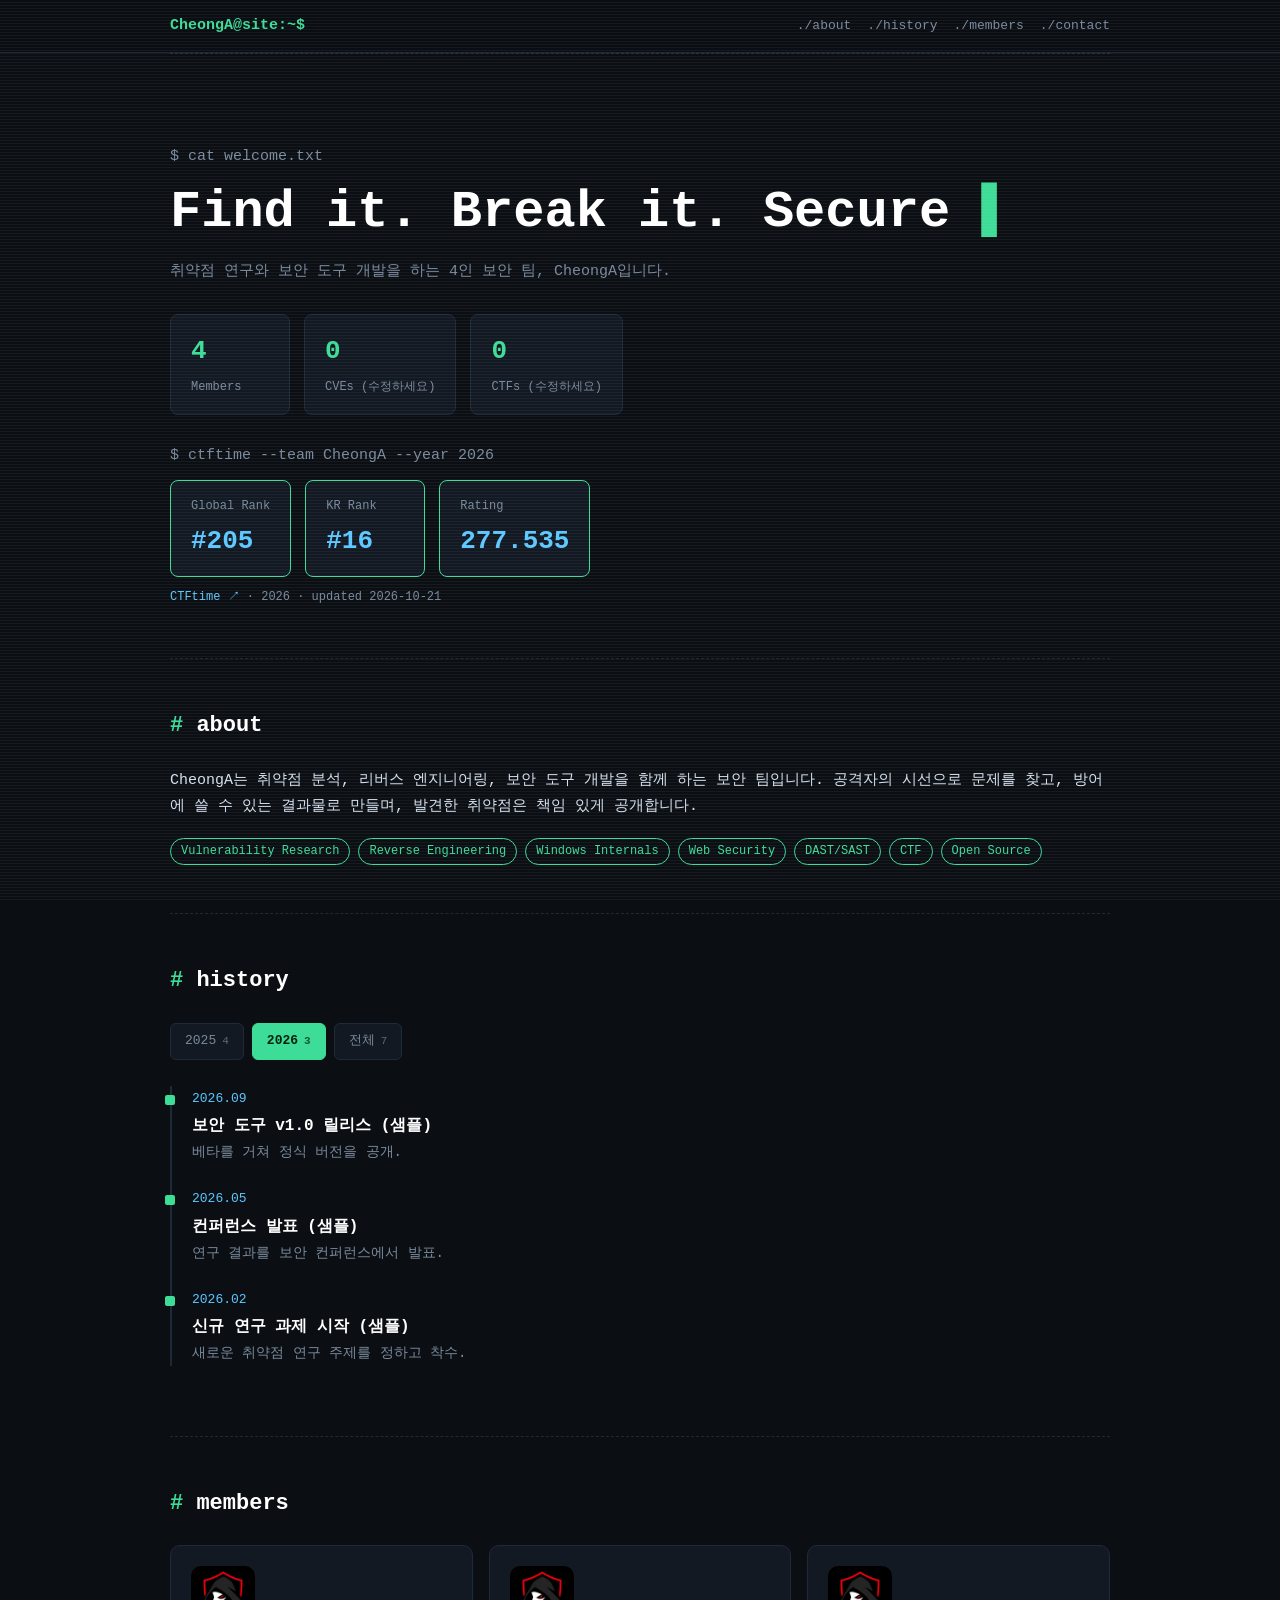
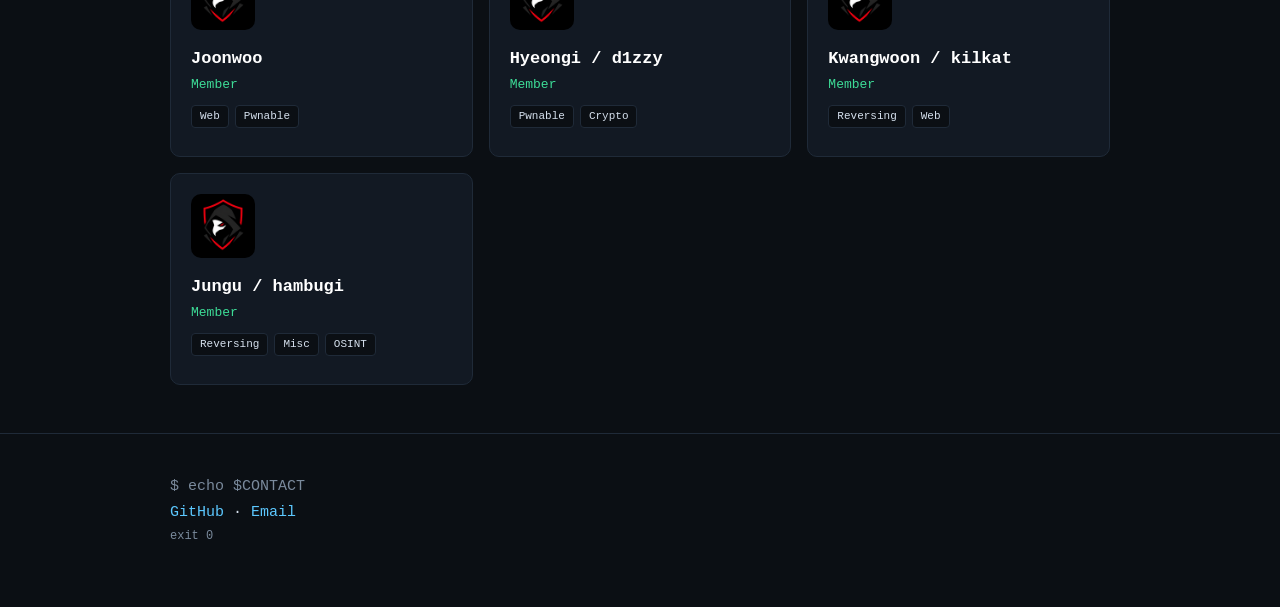
==== index.html @ de58b0eb "Add CTFtime ranking (synced via ranking.json)" ====
<!DOCTYPE html>
<html lang="ko">
<head>
<meta charset="UTF-8">
<meta name="viewport" content="width=device-width, initial-scale=1">
<title>CheongA</title>
<link rel="stylesheet" href="style.css?v=3">
</head>
<body>
<div class="scanlines"></div>

<header class="top">
  <div class="wrap">
    <span class="prompt" id="brand">CheongA@site:~$</span>
    <nav>
      <a href="#about">./about</a>
      <a href="#history">./history</a>
      <a href="#members">./members</a>
      <a href="#contact">./contact</a>
    </nav>
  </div>
</header>

<main class="wrap">
  <section class="hero">
    <p class="muted">$ cat welcome.txt</p>
    <h1><span id="typed"></span><span class="cursor">▌</span></h1>
    <p id="desc" class="lead"></p>
    <div class="stats" id="stats"></div>
    <div class="ranking" id="ranking"></div>
  </section>

  <section id="about">
    <h2><span class="hash">#</span> about</h2>
    <p id="about-text"></p>
    <div class="tags" id="tags"></div>
  </section>

  <section id="history">
    <h2><span class="hash">#</span> history</h2>
    <div class="tabs" id="year-tabs" role="tablist" aria-label="연도 선택"></div>
    <ol class="log" id="log" aria-live="polite"></ol>
  </section>

  <section id="members">
    <h2><span class="hash">#</span> members</h2>
    <div class="grid" id="grid"></div>
  </section>
</main>

<footer id="contact">
  <div class="wrap">
    <p class="muted">$ echo $CONTACT</p>
    <p id="contact-text"></p>
    <p class="muted small">exit 0</p>
  </div>
</footer>

<script src="app.js?v=3"></script>
</body>
</html>
---- style.css ----
:root{
  --bg:#0b0f14; --panel:#121923; --line:#1f2a38;
  --fg:#d6e1ee; --muted:#7a8a9c; --accent:#3ddc97; --accent2:#5cc8ff;
}
*{box-sizing:border-box;margin:0;padding:0}
html{scroll-behavior:smooth}
body{
  background:var(--bg);color:var(--fg);
  font-family:"JetBrains Mono","Fira Code",ui-monospace,SFMono-Regular,Menlo,Consolas,"Noto Sans KR",monospace;
  line-height:1.75;font-size:15px;
}
.wrap{max-width:980px;margin:0 auto;padding:0 20px}
.muted{color:var(--muted)} .small{font-size:12px}
a{color:var(--accent2);text-decoration:none}
a:hover{color:var(--accent)}

.scanlines{
  pointer-events:none;position:fixed;inset:0;z-index:50;opacity:.05;
  background:repeating-linear-gradient(0deg,#fff 0,#fff 1px,transparent 1px,transparent 3px);
}

.top{position:sticky;top:0;z-index:20;background:rgba(11,15,20,.92);backdrop-filter:blur(6px);border-bottom:1px solid var(--line)}
.top .wrap{display:flex;justify-content:space-between;align-items:center;flex-wrap:wrap;gap:4px 16px;min-height:52px;padding-top:8px;padding-bottom:8px}
.prompt{color:var(--accent);font-weight:700;white-space:nowrap}
.top nav{display:flex;flex-wrap:wrap;gap:2px 16px}
.top nav a{font-size:13px;color:var(--muted);padding:4px 0;white-space:nowrap}
.top nav a:hover{color:var(--accent)}

.hero{padding:90px 0 50px}
.hero h1{font-size:clamp(28px,6vw,52px);line-height:1.25;margin:10px 0 14px;color:#fff}
.cursor{color:var(--accent);animation:blink 1s steps(1) infinite}
@keyframes blink{50%{opacity:0}}
.lead{color:var(--muted);max-width:620px}

.stats{display:flex;gap:14px;flex-wrap:wrap;margin-top:28px}
.stat{border:1px solid var(--line);background:var(--panel);border-radius:8px;padding:14px 20px;min-width:120px}
.stat b{display:block;font-size:26px;color:var(--accent)}
.stat span{font-size:12px;color:var(--muted)}

section{padding:48px 0;border-top:1px dashed var(--line)}
h2{font-size:22px;margin-bottom:22px;color:#fff}
.hash{color:var(--accent)}

.tags{display:flex;flex-wrap:wrap;gap:8px;margin-top:18px}
.tag{font-size:12px;border:1px solid var(--accent);color:var(--accent);padding:2px 10px;border-radius:999px}

.log{list-style:none;border-left:2px solid var(--line);padding-left:20px}
.log li{position:relative;margin-bottom:22px}
.log li::before{content:"";position:absolute;left:-27px;top:9px;width:10px;height:10px;background:var(--accent);border-radius:2px}
.log time{color:var(--accent2);font-size:13px}
.log h3{font-size:16px;color:#fff}
.log p{color:var(--muted);font-size:14px}

.grid{display:grid;grid-template-columns:repeat(auto-fill,minmax(230px,1fr));gap:16px}
.card{background:var(--panel);border:1px solid var(--line);border-radius:10px;padding:20px;transition:.2s}
.card:hover{border-color:var(--accent);transform:translateY(-3px)}
.avatar{width:64px;height:64px;border-radius:10px;background:linear-gradient(135deg,var(--accent),var(--accent2));color:#04210f;font-weight:800;font-size:26px;display:flex;align-items:center;justify-content:center;margin-bottom:14px;object-fit:cover}
.card h3{font-size:17px;color:#fff}
.role{color:var(--accent);font-size:13px}
.bio{color:var(--muted);font-size:13px;margin:8px 0}
.skills{display:flex;flex-wrap:wrap;gap:6px;margin:8px 0}
.skills span{font-size:11px;background:#0b0f14;border:1px solid var(--line);padding:1px 8px;border-radius:4px;color:var(--fg)}
.card .links a{font-size:12px;margin-right:10px}

footer{border-top:1px solid var(--line);padding:40px 0 60px}

/* ---- 연혁 연도 탭 ---- */
.tabs{display:flex;flex-wrap:wrap;gap:8px;margin-bottom:26px}
.tab{font:inherit;font-size:13px;cursor:pointer;color:var(--muted);background:var(--panel);border:1px solid var(--line);border-radius:6px;padding:6px 14px;transition:.15s}
.tab:hover{color:var(--fg);border-color:var(--accent2)}
.tab[aria-selected="true"]{color:#04210f;background:var(--accent);border-color:var(--accent);font-weight:700}
.tab:focus-visible{outline:2px solid var(--accent2);outline-offset:2px}
.tab .n{margin-left:6px;font-size:11px;opacity:.7}
.tab.zero:not([aria-selected="true"]){opacity:.5}
.log li.year-head{color:var(--accent);font-weight:700;font-size:15px;margin:6px 0 14px}
.log li.year-head::before{display:none}
.log li.empty{color:var(--muted);font-size:14px}
.log li.empty::before{display:none}

/* ---- CTFtime 랭킹 ---- */
.ranking{margin-top:28px}
.ranks{display:flex;gap:14px;flex-wrap:wrap;margin:10px 0}
.rank{border:1px solid var(--accent);background:var(--panel);border-radius:8px;padding:12px 20px;min-width:120px}
.rank b{display:block;font-size:26px;color:var(--accent2)}
.rank span{font-size:12px;color:var(--muted)}

/* ---- 모바일 navbar / 앵커 위치 ---- */
section,footer{scroll-margin-top:96px}
@media (max-width:600px){
  .top .wrap{flex-direction:column;align-items:flex-start;gap:0;padding-top:10px;padding-bottom:4px}
  .top nav{width:100%;justify-content:space-between;gap:0}
  .top nav a{padding:8px 0}
}
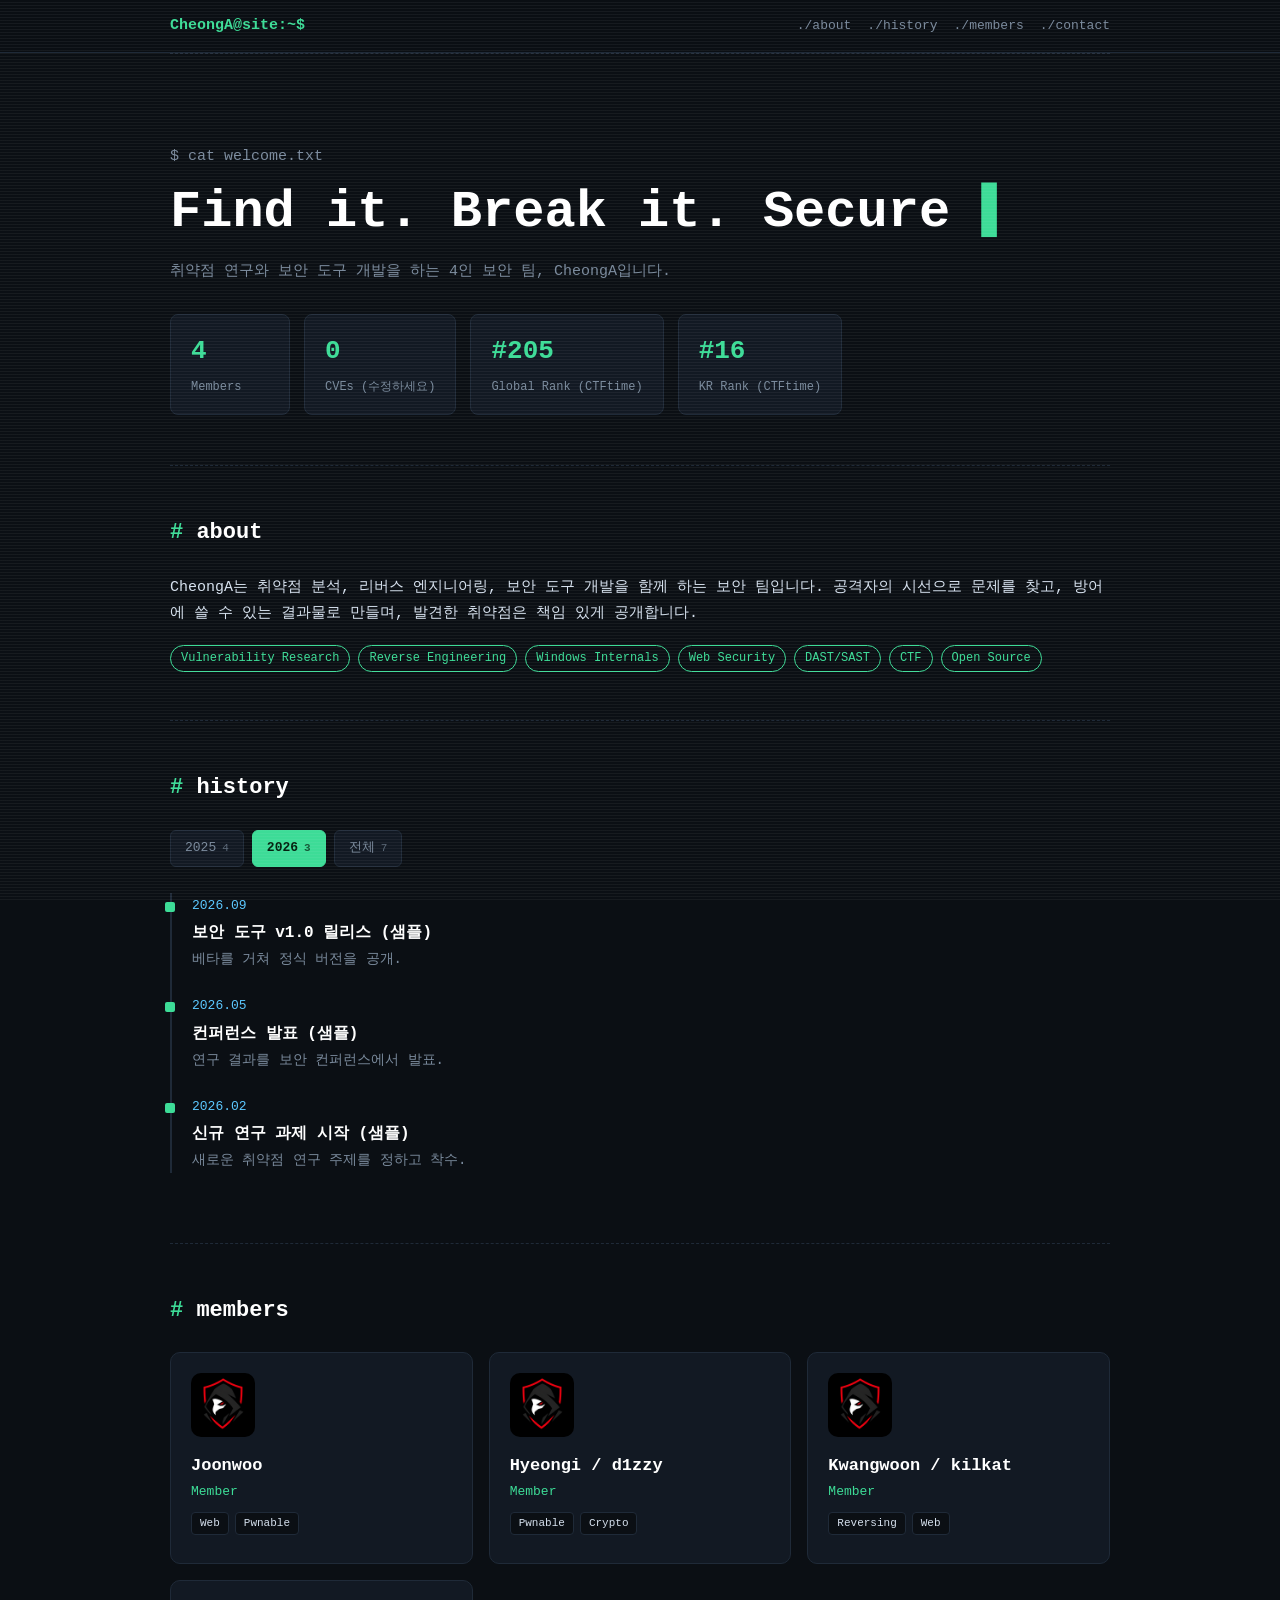
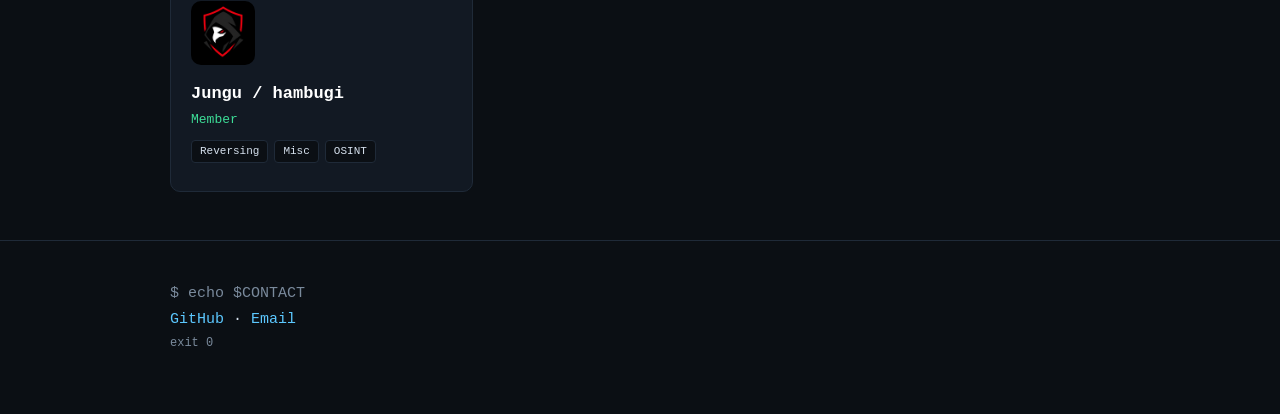
==== commit 9209f07d: "Show CTFtime ranking as stat cards (replace CTFs placeholder)" ====
--- a/index.html
+++ b/index.html
@@ -4,7 +4,7 @@
 <meta charset="UTF-8">
 <meta name="viewport" content="width=device-width, initial-scale=1">
 <title>CheongA</title>
-<link rel="stylesheet" href="style.css?v=3">
+<link rel="stylesheet" href="style.css?v=4">
 </head>
 <body>
 <div class="scanlines"></div>
@@ -27,7 +27,6 @@
     <h1><span id="typed"></span><span class="cursor">▌</span></h1>
     <p id="desc" class="lead"></p>
     <div class="stats" id="stats"></div>
-    <div class="ranking" id="ranking"></div>
   </section>
 
   <section id="about">
@@ -56,6 +55,6 @@
   </div>
 </footer>
 
-<script src="app.js?v=3"></script>
+<script src="app.js?v=4"></script>
 </body>
 </html>
--- a/style.css
+++ b/style.css
@@ -77,12 +77,9 @@
 .log li.empty{color:var(--muted);font-size:14px}
 .log li.empty::before{display:none}
 
-/* ---- CTFtime 랭킹 ---- */
-.ranking{margin-top:28px}
-.ranks{display:flex;gap:14px;flex-wrap:wrap;margin:10px 0}
-.rank{border:1px solid var(--accent);background:var(--panel);border-radius:8px;padding:12px 20px;min-width:120px}
-.rank b{display:block;font-size:26px;color:var(--accent2)}
-.rank span{font-size:12px;color:var(--muted)}
+/* ---- CTFtime 랭킹 카드 (a.stat) ---- */
+a.stat{display:block;color:inherit}
+a.stat:hover{border-color:var(--accent)}
 
 /* ---- 모바일 navbar / 앵커 위치 ---- */
 section,footer{scroll-margin-top:96px}
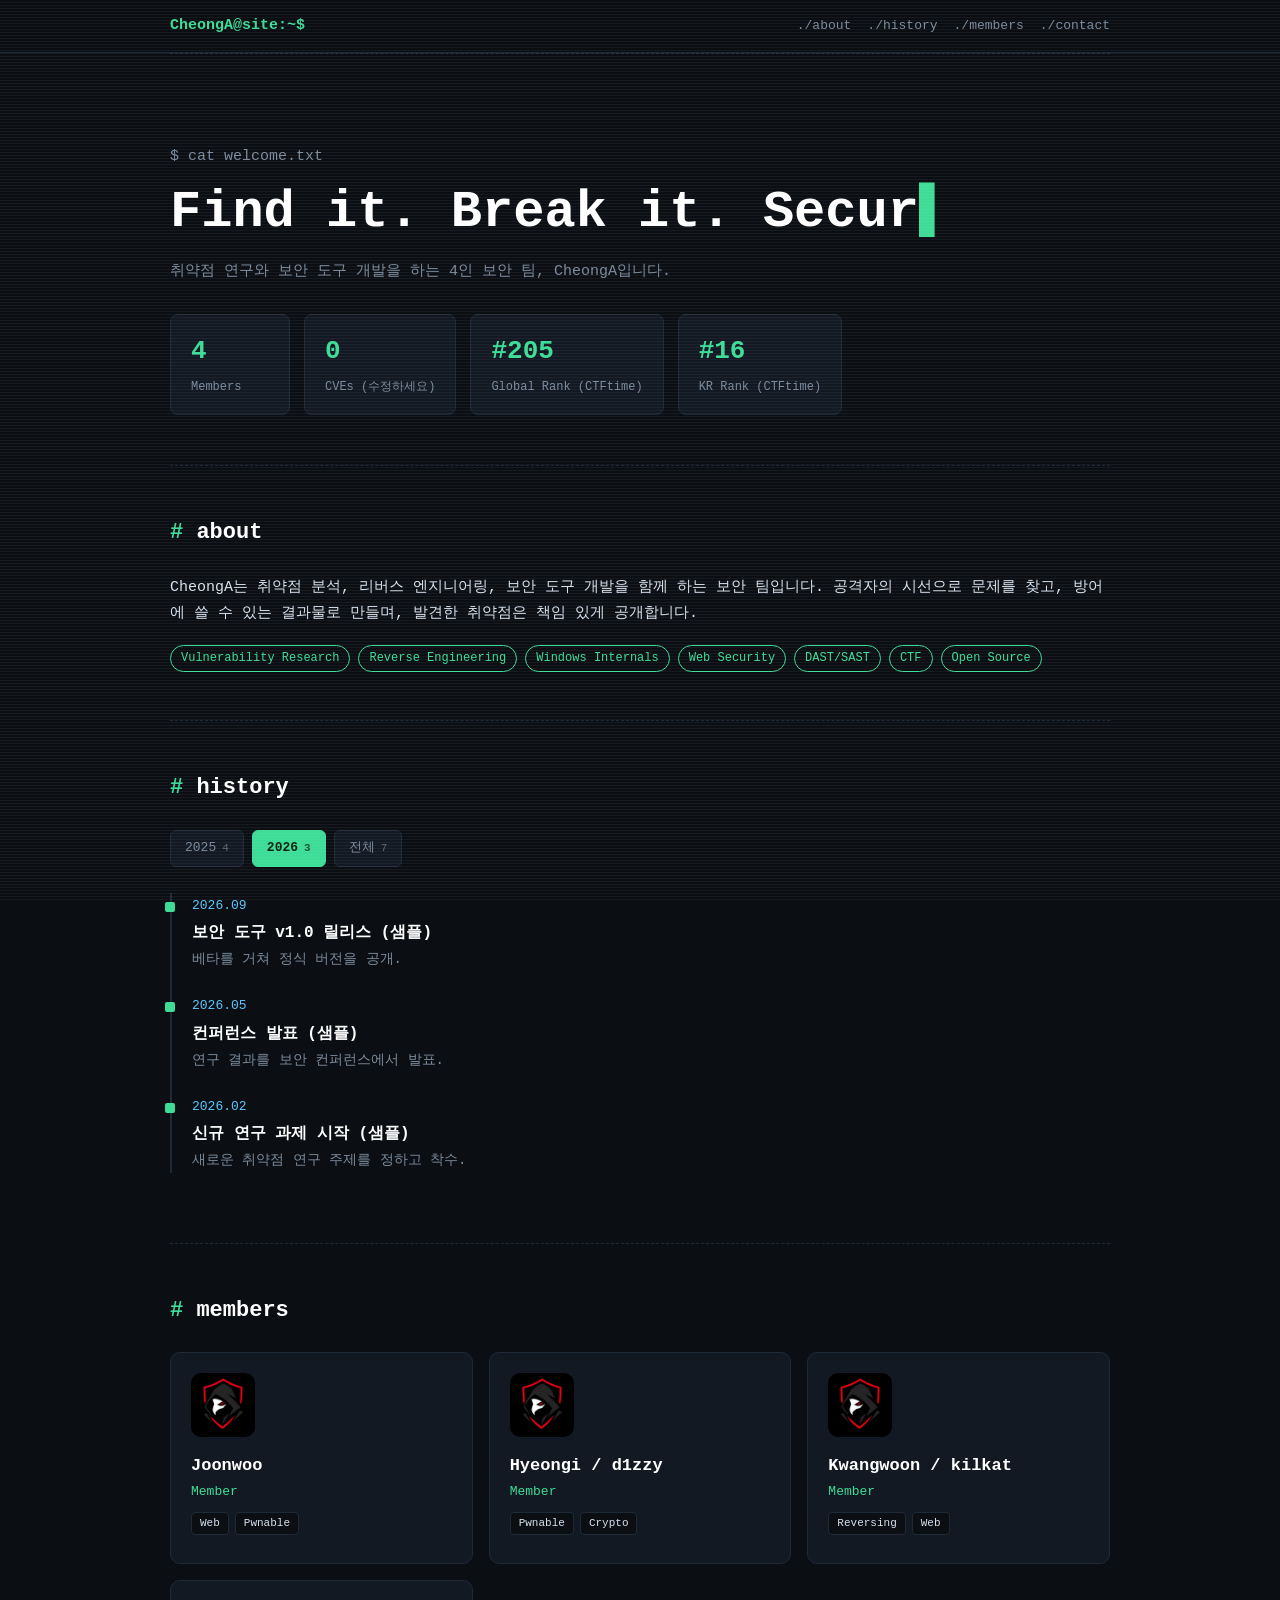
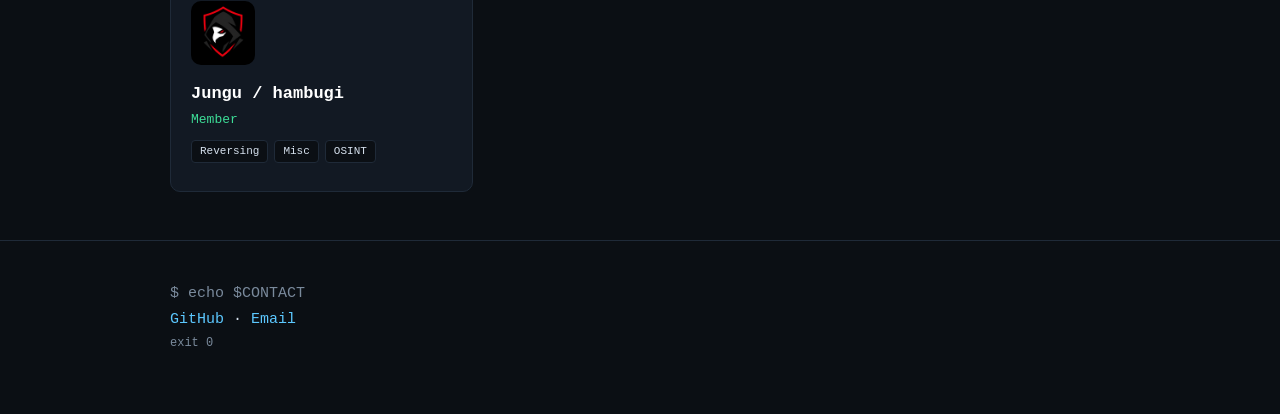
==== commit 0c2f3472: "Make navbar brand link to home" ====
--- a/index.html
+++ b/index.html
@@ -11,7 +11,7 @@
 
 <header class="top">
   <div class="wrap">
-    <span class="prompt" id="brand">CheongA@site:~$</span>
+    <a class="prompt" id="brand" href="./" title="CheongA">CheongA@site:~$</a>
     <nav>
       <a href="#about">./about</a>
       <a href="#history">./history</a>
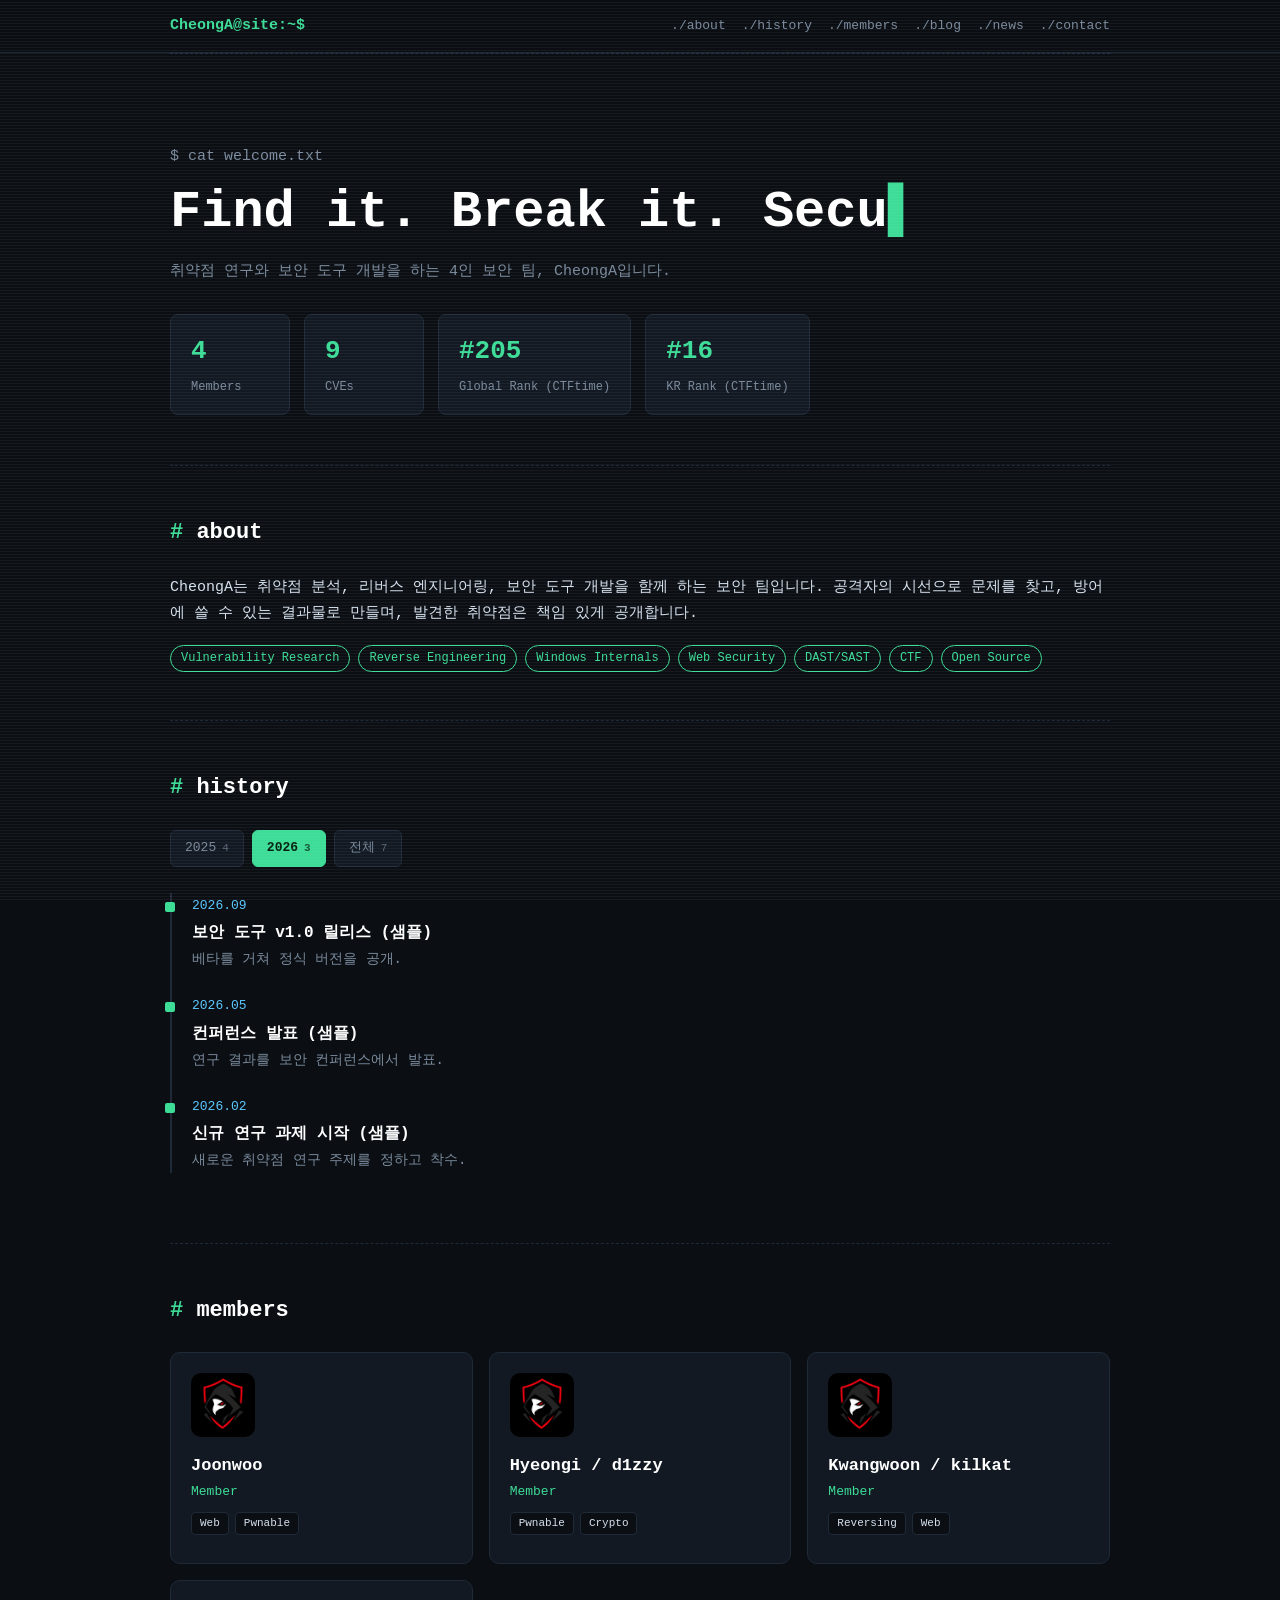
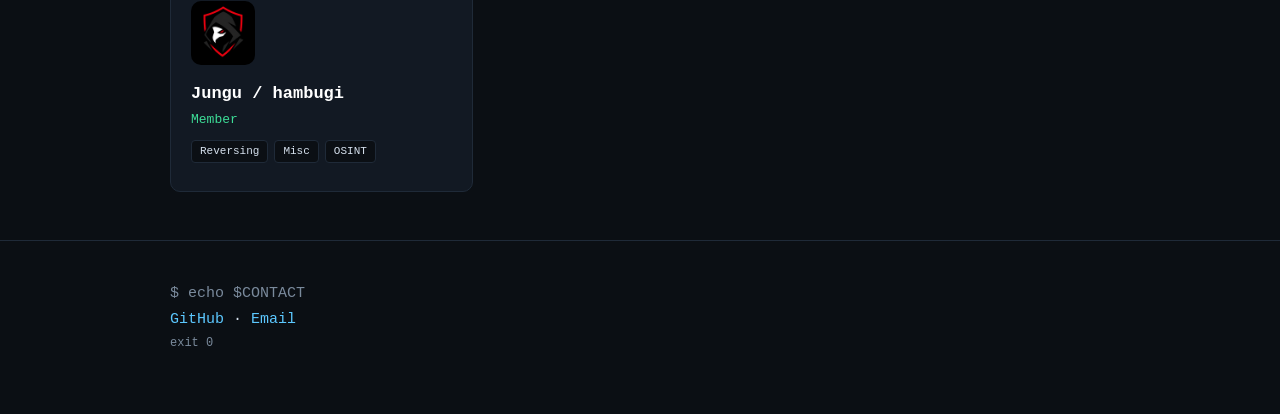
==== commit 41d5aaa3: "Add blog/news tabs, set CVEs to 9" ====
--- a/index.html
+++ b/index.html
@@ -4,7 +4,7 @@
 <meta charset="UTF-8">
 <meta name="viewport" content="width=device-width, initial-scale=1">
 <title>CheongA</title>
-<link rel="stylesheet" href="style.css?v=4">
+<link rel="stylesheet" href="style.css?v=5">
 </head>
 <body>
 <div class="scanlines"></div>
@@ -13,10 +13,12 @@
   <div class="wrap">
     <a class="prompt" id="brand" href="./" title="CheongA">CheongA@site:~$</a>
     <nav>
-      <a href="#about">./about</a>
-      <a href="#history">./history</a>
-      <a href="#members">./members</a>
-      <a href="#contact">./contact</a>
+      <a href="./#about">./about</a>
+      <a href="./#history">./history</a>
+      <a href="./#members">./members</a>
+      <a href="blog.html">./blog</a>
+      <a href="news.html">./news</a>
+      <a href="./#contact">./contact</a>
     </nav>
   </div>
 </header>
@@ -55,6 +57,6 @@
   </div>
 </footer>
 
-<script src="app.js?v=4"></script>
+<script src="app.js?v=5"></script>
 </body>
 </html>
--- a/style.css
+++ b/style.css
@@ -68,7 +68,7 @@
 .tabs{display:flex;flex-wrap:wrap;gap:8px;margin-bottom:26px}
 .tab{font:inherit;font-size:13px;cursor:pointer;color:var(--muted);background:var(--panel);border:1px solid var(--line);border-radius:6px;padding:6px 14px;transition:.15s}
 .tab:hover{color:var(--fg);border-color:var(--accent2)}
-.tab[aria-selected="true"]{color:#04210f;background:var(--accent);border-color:var(--accent);font-weight:700}
+.tab[aria-selected="true"],.tab[aria-pressed="true"]{color:#04210f;background:var(--accent);border-color:var(--accent);font-weight:700}
 .tab:focus-visible{outline:2px solid var(--accent2);outline-offset:2px}
 .tab .n{margin-left:6px;font-size:11px;opacity:.7}
 .tab.zero:not([aria-selected="true"]){opacity:.5}
@@ -81,10 +81,47 @@
 a.stat{display:block;color:inherit}
 a.stat:hover{border-color:var(--accent)}
 
+/* ---- 블로그 / 뉴스 / 글 ---- */
+.top nav a.on{color:var(--accent)}
+.page{padding:48px 20px 80px;min-height:70vh}
+.page h1{font-size:clamp(26px,5vw,36px);color:#fff;margin:6px 0 6px;line-height:1.3}
+.page .sub{color:var(--muted);margin-bottom:24px}
+.plist{list-style:none;display:grid;gap:14px}
+.pitem{border:1px solid var(--line);background:var(--panel);border-radius:10px;padding:18px 20px;transition:.2s}
+.pitem:hover{border-color:var(--accent)}
+.pitem h2{font-size:18px;margin:2px 0 8px}
+.pitem h2 a{color:#fff}
+.pitem h2 a:hover{color:var(--accent)}
+.pmeta{font-size:12px;color:var(--accent2)}
+.psum{color:var(--muted);font-size:14px;margin:0}
+.ptags{display:flex;flex-wrap:wrap;gap:6px;margin-top:10px}
+.ptags span{font-size:11px;border:1px solid var(--line);padding:0 8px;border-radius:4px;color:var(--muted)}
+.none{color:var(--muted)}
+.back{margin-top:40px}
+.prose{max-width:760px;word-break:break-word}
+.prose h2,.prose h3,.prose h4,.prose h5{color:#fff;margin:30px 0 12px;line-height:1.4}
+.prose h2{font-size:22px}.prose h3{font-size:18px}.prose h4,.prose h5{font-size:16px}
+.prose p{margin:0 0 16px}
+.prose a{text-decoration:underline}
+.prose ul,.prose ol{margin:0 0 16px;padding-left:24px}
+.prose blockquote{border-left:3px solid var(--accent);padding:2px 16px;color:var(--muted);margin:0 0 16px}
+.prose pre{background:#080b10;border:1px solid var(--line);border-radius:8px;padding:14px 16px;overflow-x:auto;margin:0 0 18px;font-size:13px;line-height:1.6}
+.prose code{background:#0b0f14;border:1px solid var(--line);border-radius:4px;padding:1px 6px;font-size:.9em}
+.prose pre code{background:none;border:0;padding:0;font-size:inherit}
+.prose img{max-width:100%;border-radius:8px;border:1px solid var(--line)}
+.prose hr{border:0;border-top:1px dashed var(--line);margin:28px 0}
+.prose .tbl{overflow-x:auto;margin-bottom:18px}
+.prose table{border-collapse:collapse;font-size:14px}
+.prose th,.prose td{border:1px solid var(--line);padding:6px 12px;text-align:left}
+.prose th{background:var(--panel);color:#fff}
+.pitem .prose p:last-child,.pitem .prose pre:last-child{margin-bottom:0}
+
 /* ---- 모바일 navbar / 앵커 위치 ---- */
 section,footer{scroll-margin-top:96px}
 @media (max-width:600px){
+  section,footer{scroll-margin-top:124px}
   .top .wrap{flex-direction:column;align-items:flex-start;gap:0;padding-top:10px;padding-bottom:4px}
-  .top nav{width:100%;justify-content:space-between;gap:0}
-  .top nav a{padding:8px 0}
+  .top nav{display:grid;grid-template-columns:repeat(3,auto);justify-content:space-between;width:100%;gap:0 12px}
+  .top nav a{padding:6px 0}
+  .page{padding-top:32px}
 }
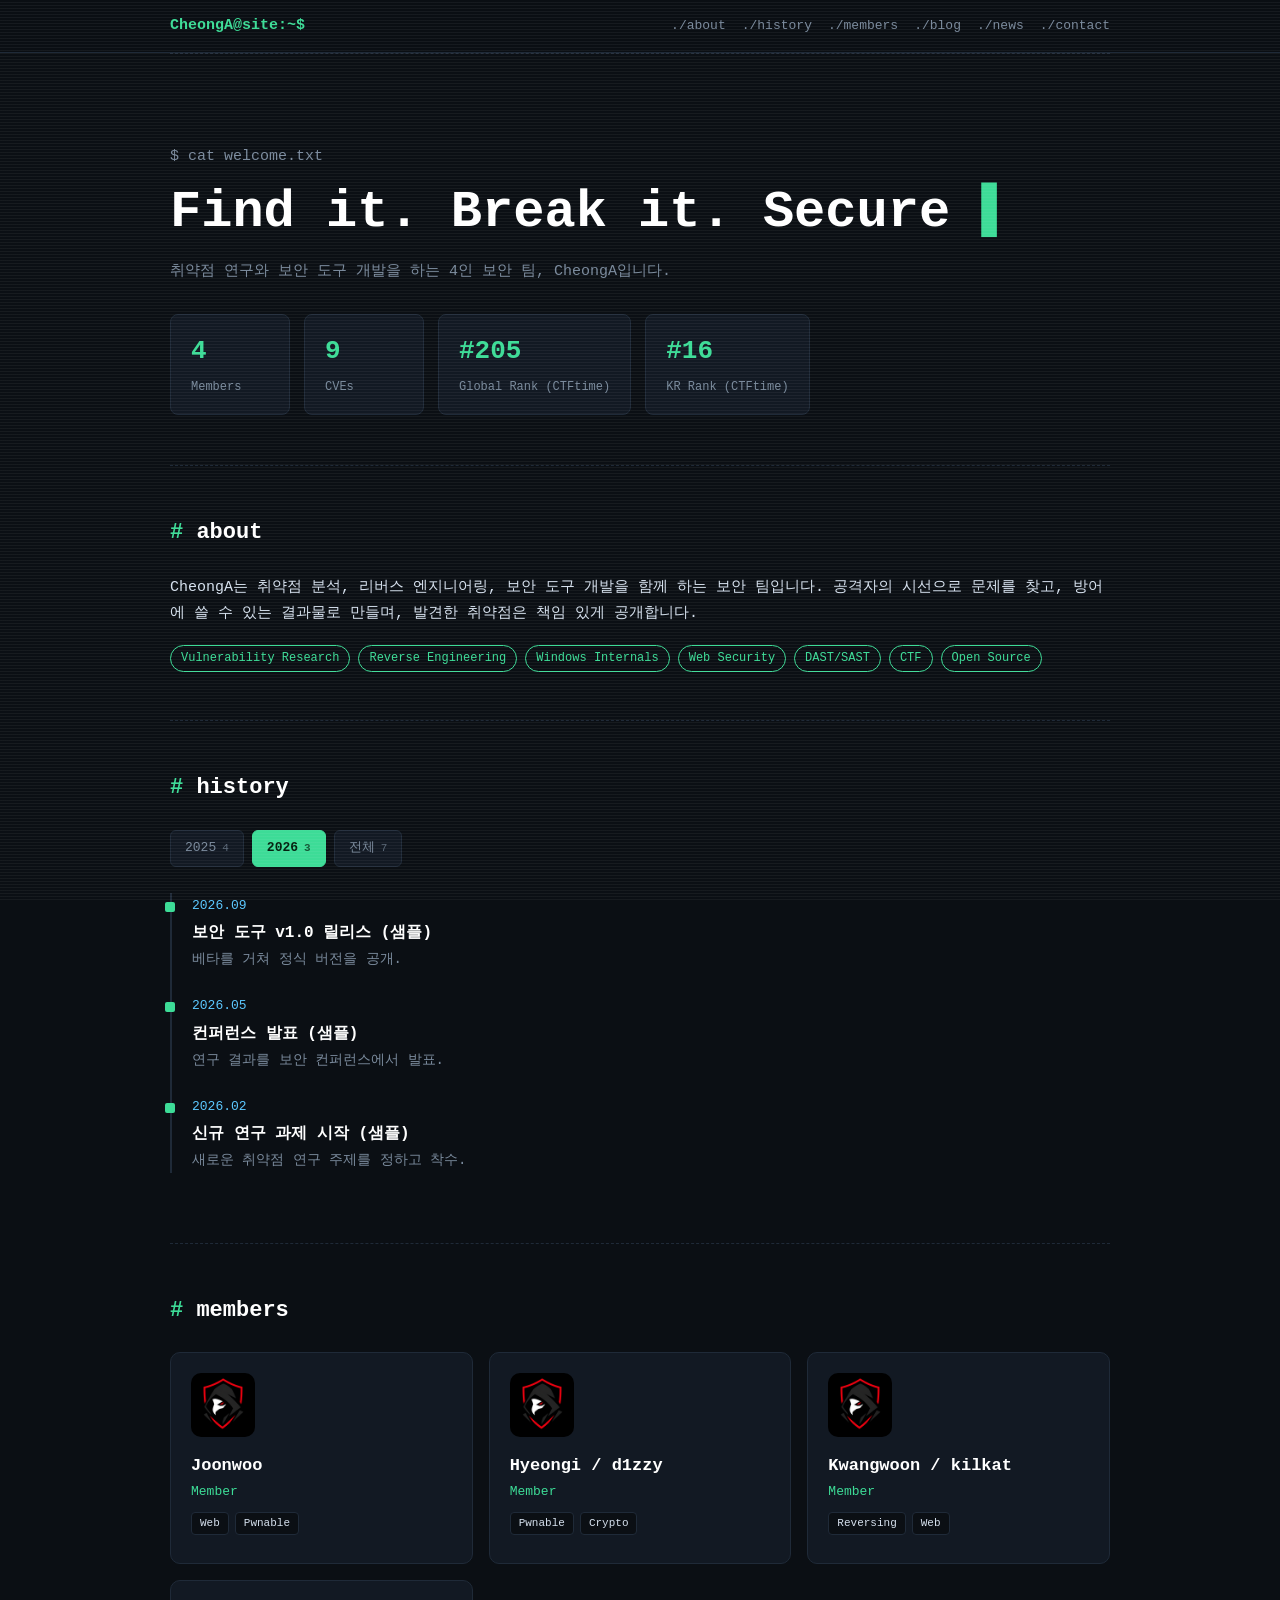
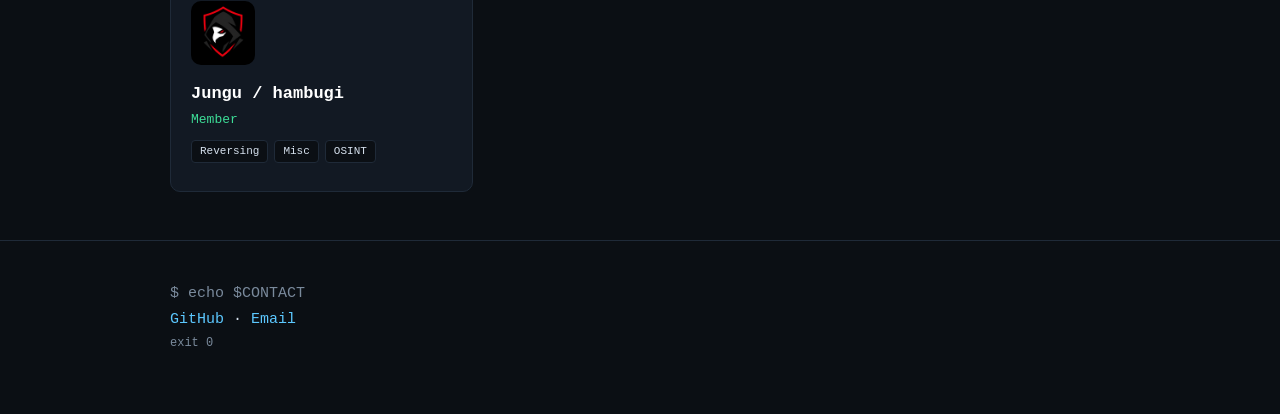
==== commit 706a8671: "Fix nav: section scroll from blog/news and scroll-spy highlight" ====
--- a/index.html
+++ b/index.html
@@ -4,7 +4,7 @@
 <meta charset="UTF-8">
 <meta name="viewport" content="width=device-width, initial-scale=1">
 <title>CheongA</title>
-<link rel="stylesheet" href="style.css?v=5">
+<link rel="stylesheet" href="style.css?v=6">
 </head>
 <body>
 <div class="scanlines"></div>
@@ -57,6 +57,6 @@
   </div>
 </footer>
 
-<script src="app.js?v=5"></script>
+<script src="app.js?v=9"></script>
 </body>
 </html>
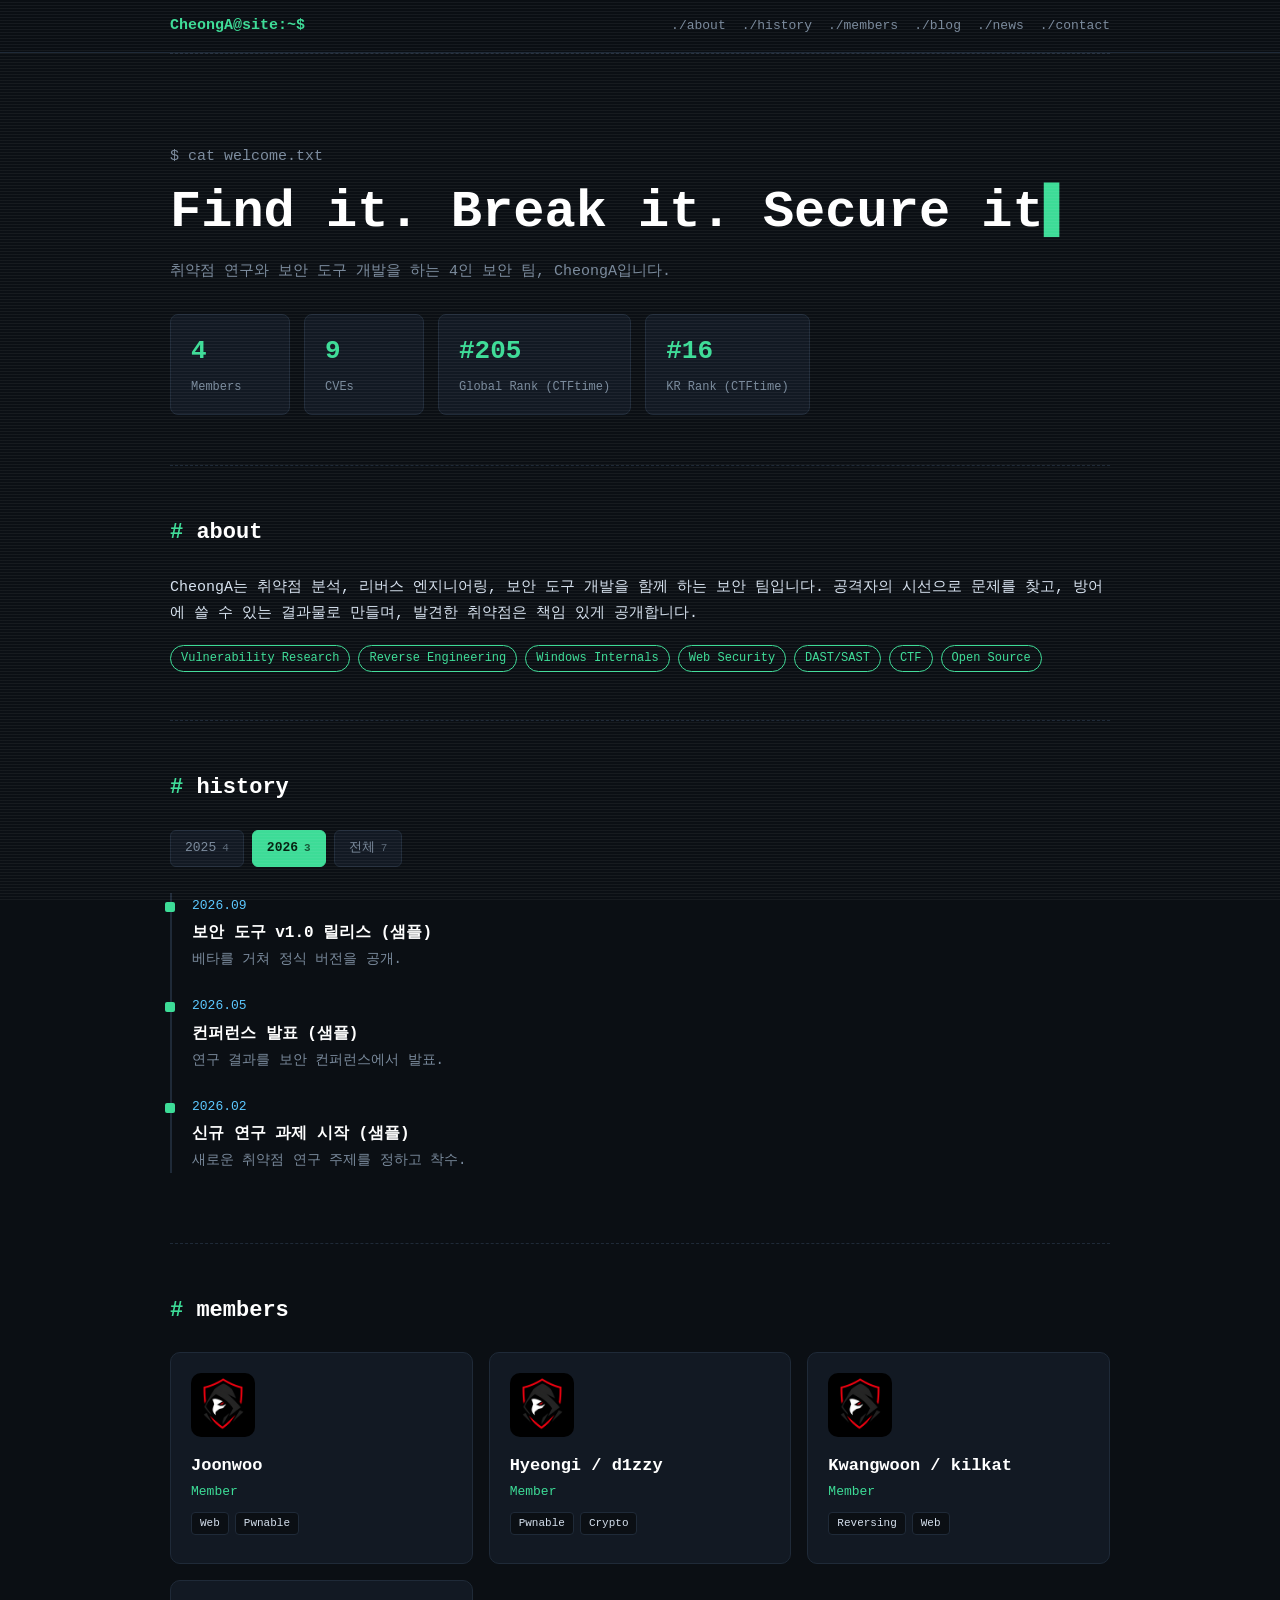
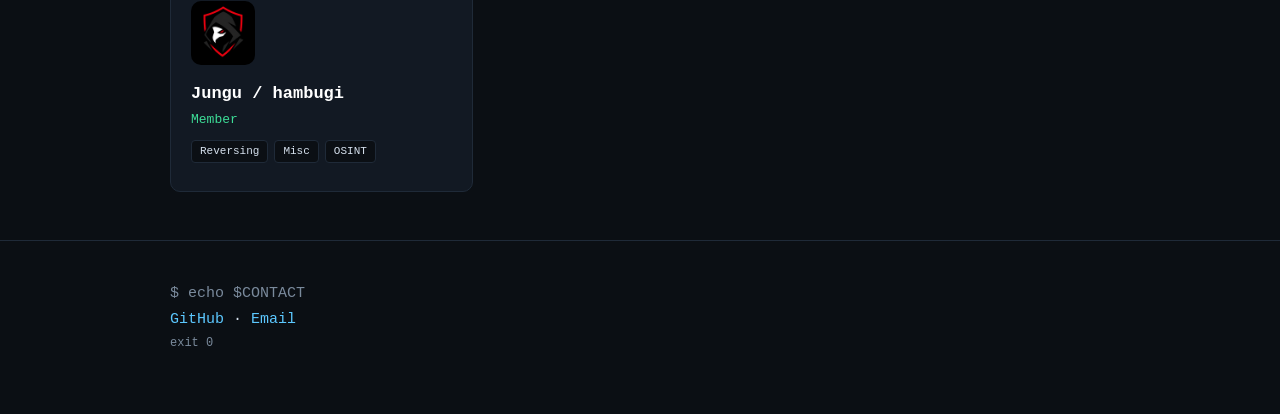
==== commit f0e7f1ee: "Fix nav highlight: keep clicked menu active (members vs contact)" ====
--- a/index.html
+++ b/index.html
@@ -57,6 +57,6 @@
   </div>
 </footer>
 
-<script src="app.js?v=9"></script>
+<script src="app.js?v=10"></script>
 </body>
 </html>
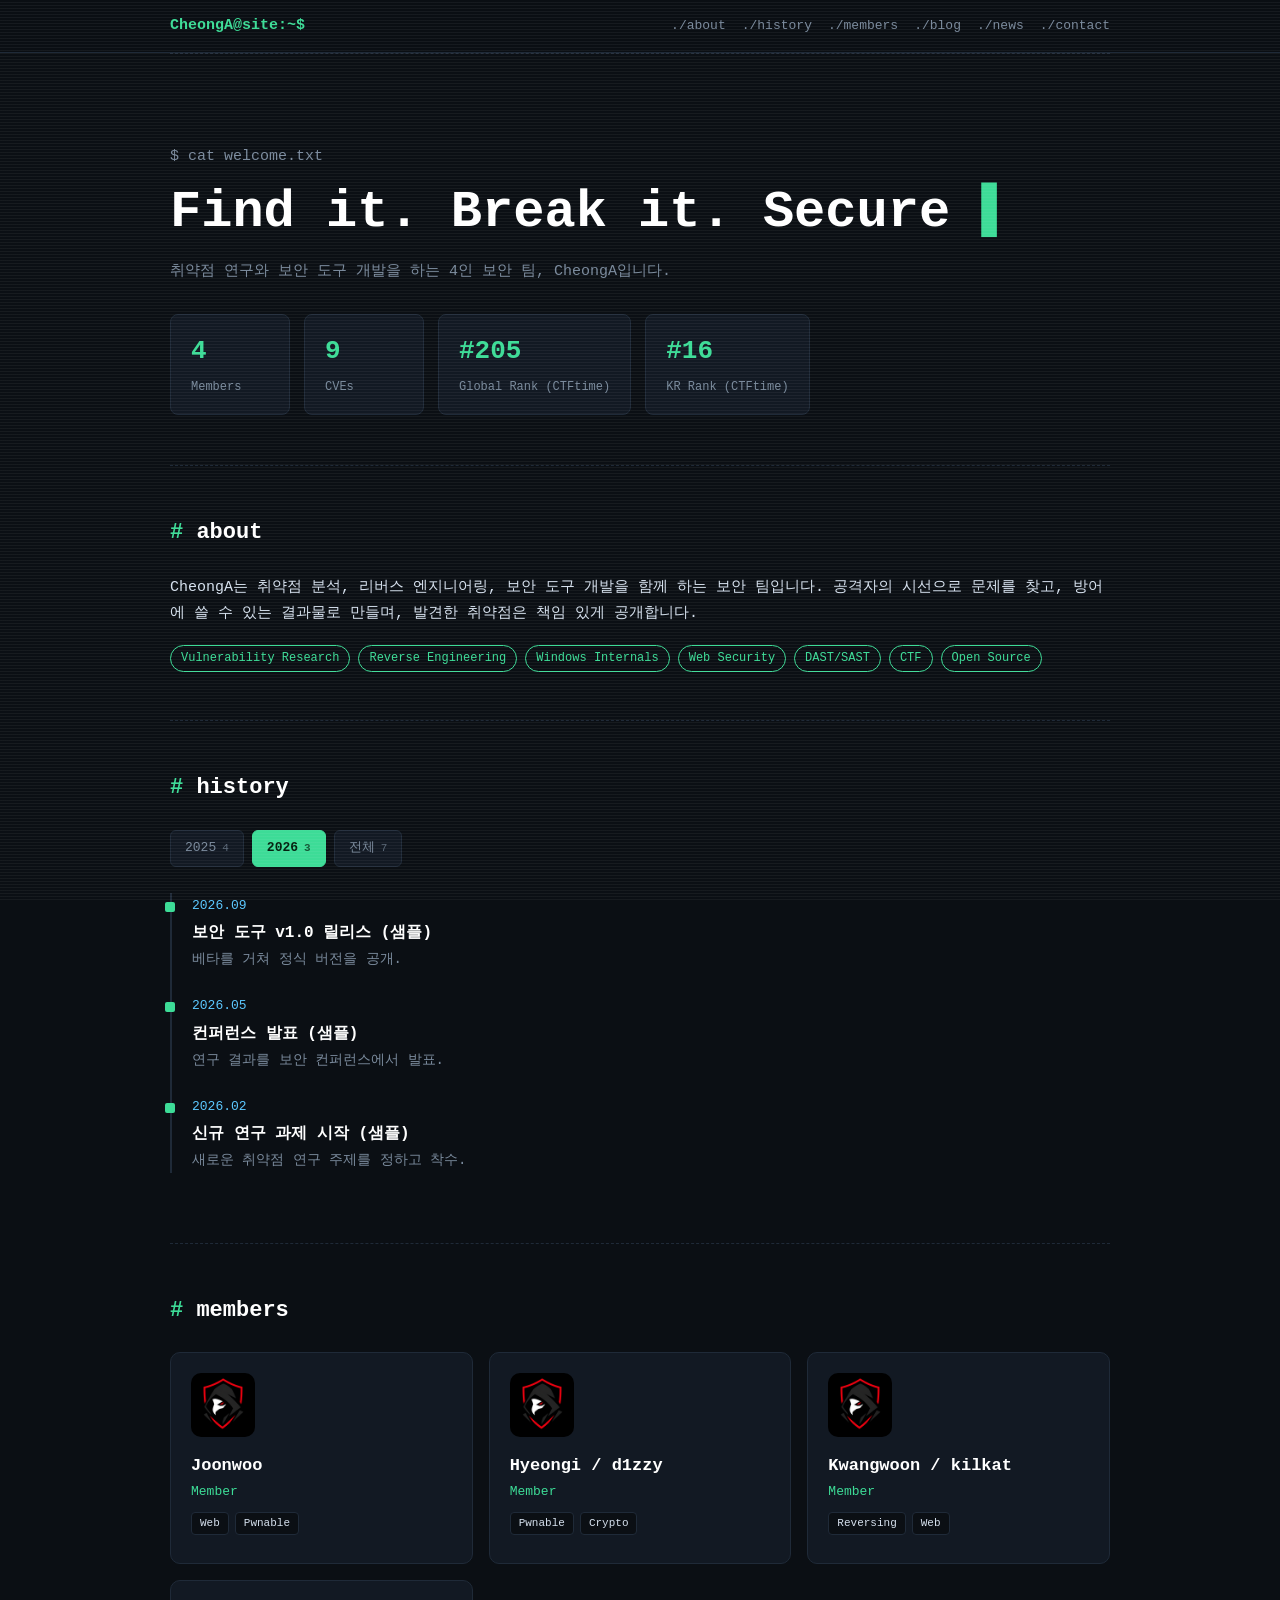
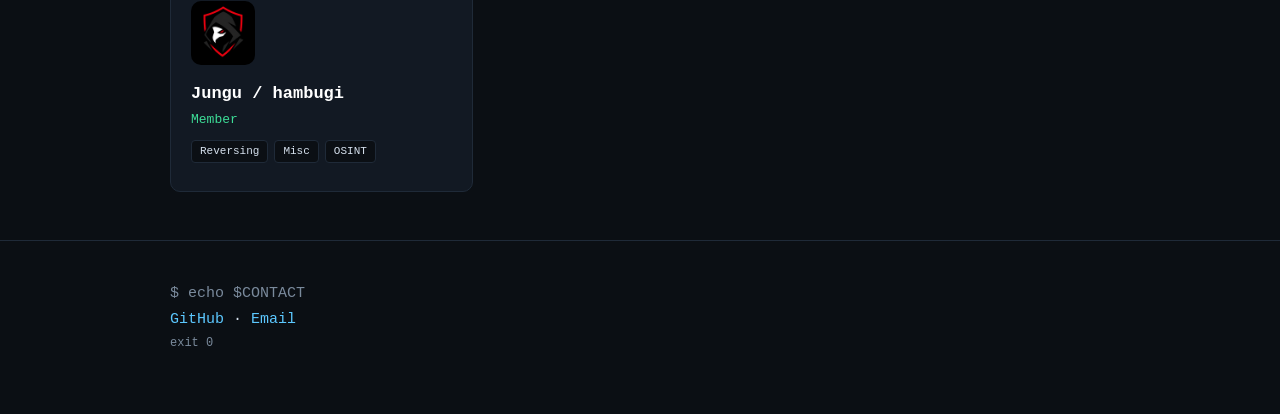
==== commit 1a0cda8e: "Unify news with blog, make whole card clickable" ====
--- a/index.html
+++ b/index.html
@@ -4,7 +4,7 @@
 <meta charset="UTF-8">
 <meta name="viewport" content="width=device-width, initial-scale=1">
 <title>CheongA</title>
-<link rel="stylesheet" href="style.css?v=6">
+<link rel="stylesheet" href="style.css?v=8">
 </head>
 <body>
 <div class="scanlines"></div>
--- a/style.css
+++ b/style.css
@@ -88,7 +88,10 @@
 .page .sub{color:var(--muted);margin-bottom:24px}
 .plist{list-style:none;display:grid;gap:14px}
 .pitem{border:1px solid var(--line);background:var(--panel);border-radius:10px;padding:18px 20px;transition:.2s}
+.pitem{position:relative;cursor:pointer}
 .pitem:hover{border-color:var(--accent)}
+.pitem h2 a::after{content:"";position:absolute;inset:0;border-radius:10px}
+.pitem:hover h2 a{color:var(--accent)}
 .pitem h2{font-size:18px;margin:2px 0 8px}
 .pitem h2 a{color:#fff}
 .pitem h2 a:hover{color:var(--accent)}
@@ -98,6 +101,7 @@
 .ptags span{font-size:11px;border:1px solid var(--line);padding:0 8px;border-radius:4px;color:var(--muted)}
 .none{color:var(--muted)}
 .back{margin-top:40px}
+.src{margin-top:24px}
 .prose{max-width:760px;word-break:break-word}
 .prose h2,.prose h3,.prose h4,.prose h5{color:#fff;margin:30px 0 12px;line-height:1.4}
 .prose h2{font-size:22px}.prose h3{font-size:18px}.prose h4,.prose h5{font-size:16px}
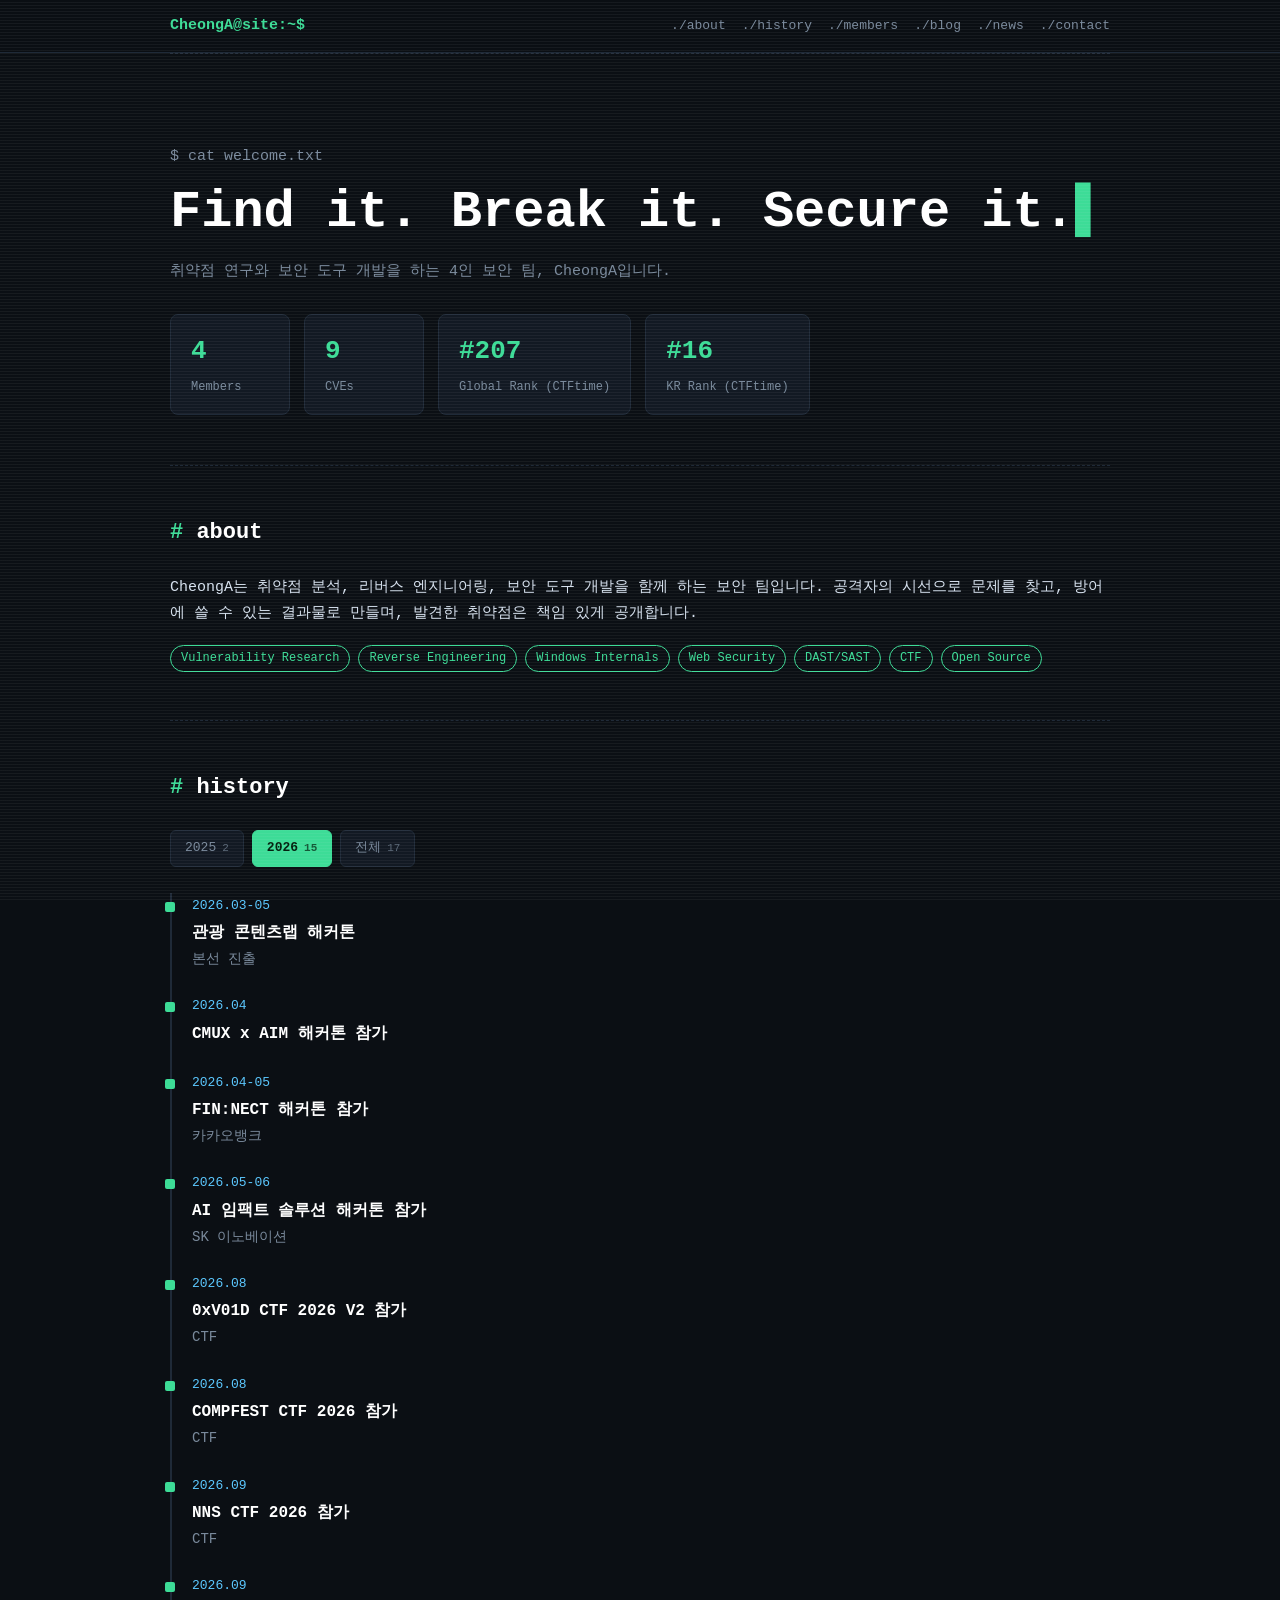
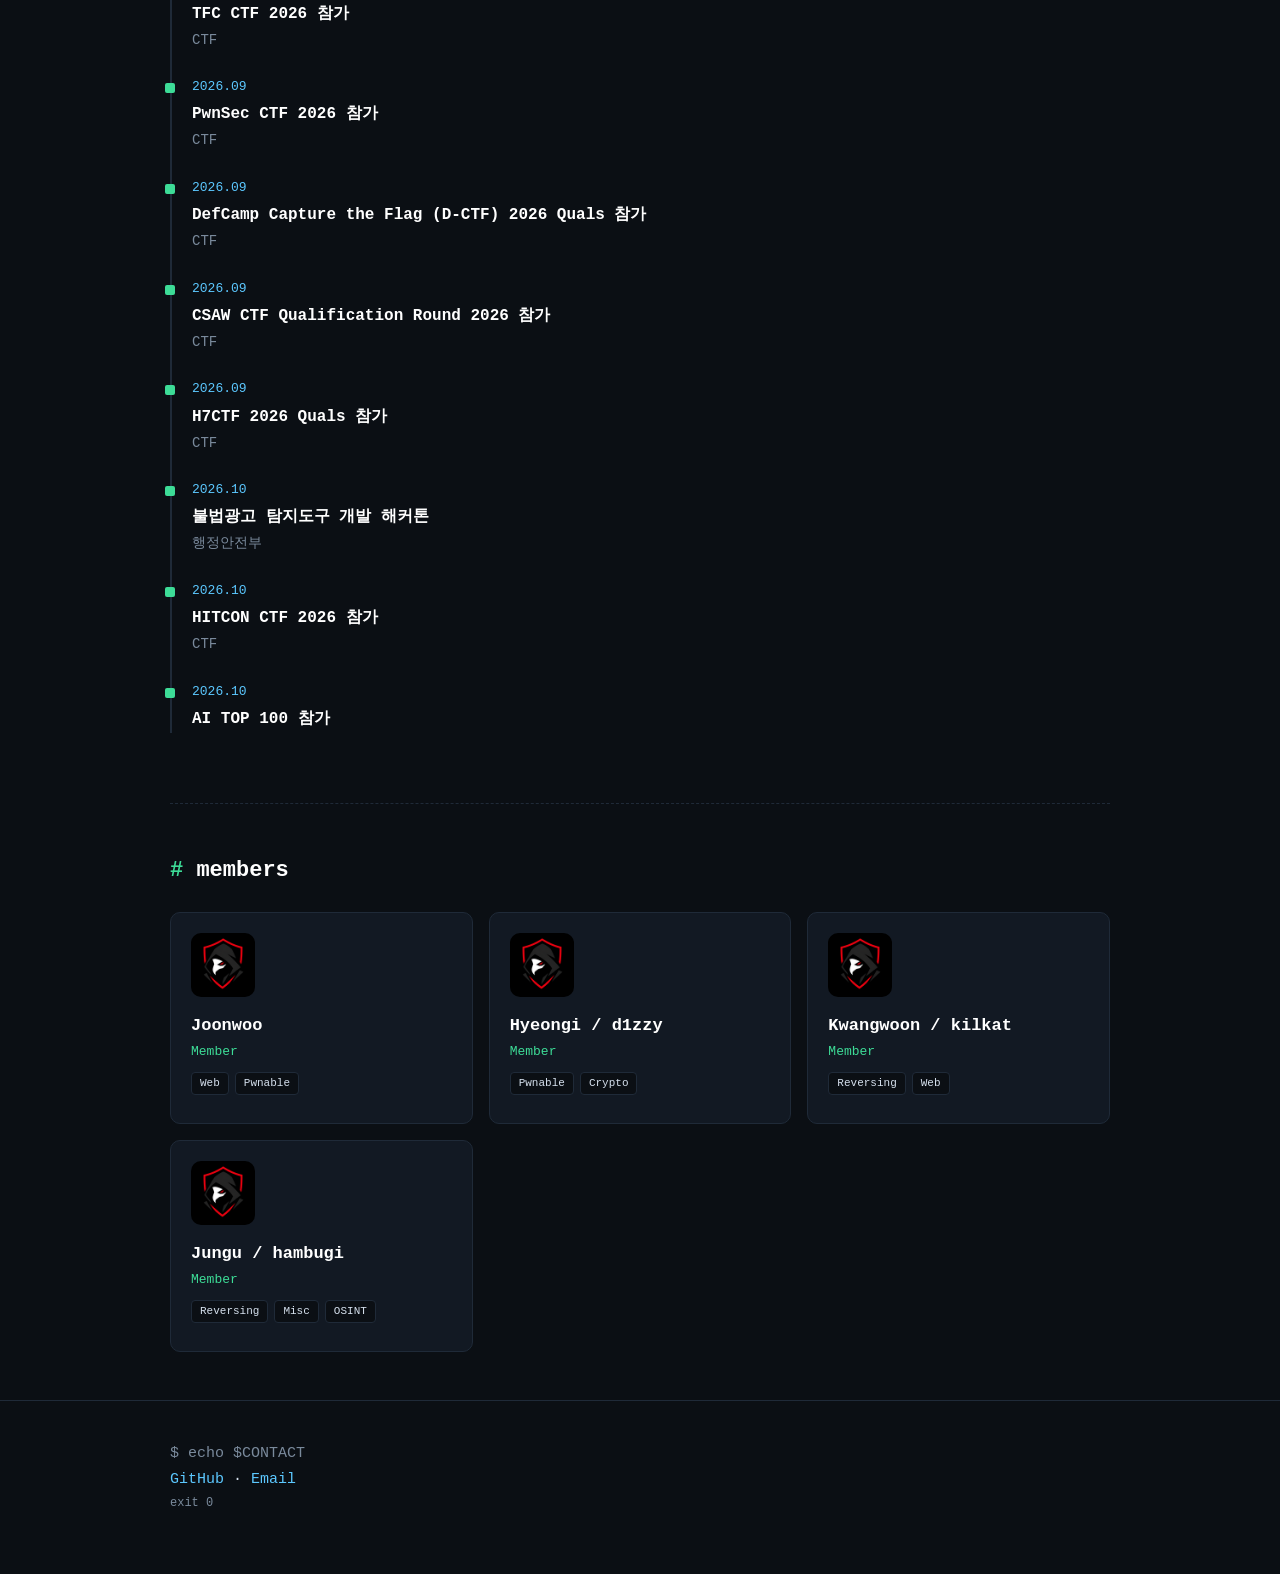
==== commit 00b05533: "History: oldest first, text fixes" ====
--- a/index.html
+++ b/index.html
@@ -57,6 +57,6 @@
   </div>
 </footer>
 
-<script src="app.js?v=10"></script>
+<script src="app.js?v=11"></script>
 </body>
 </html>
